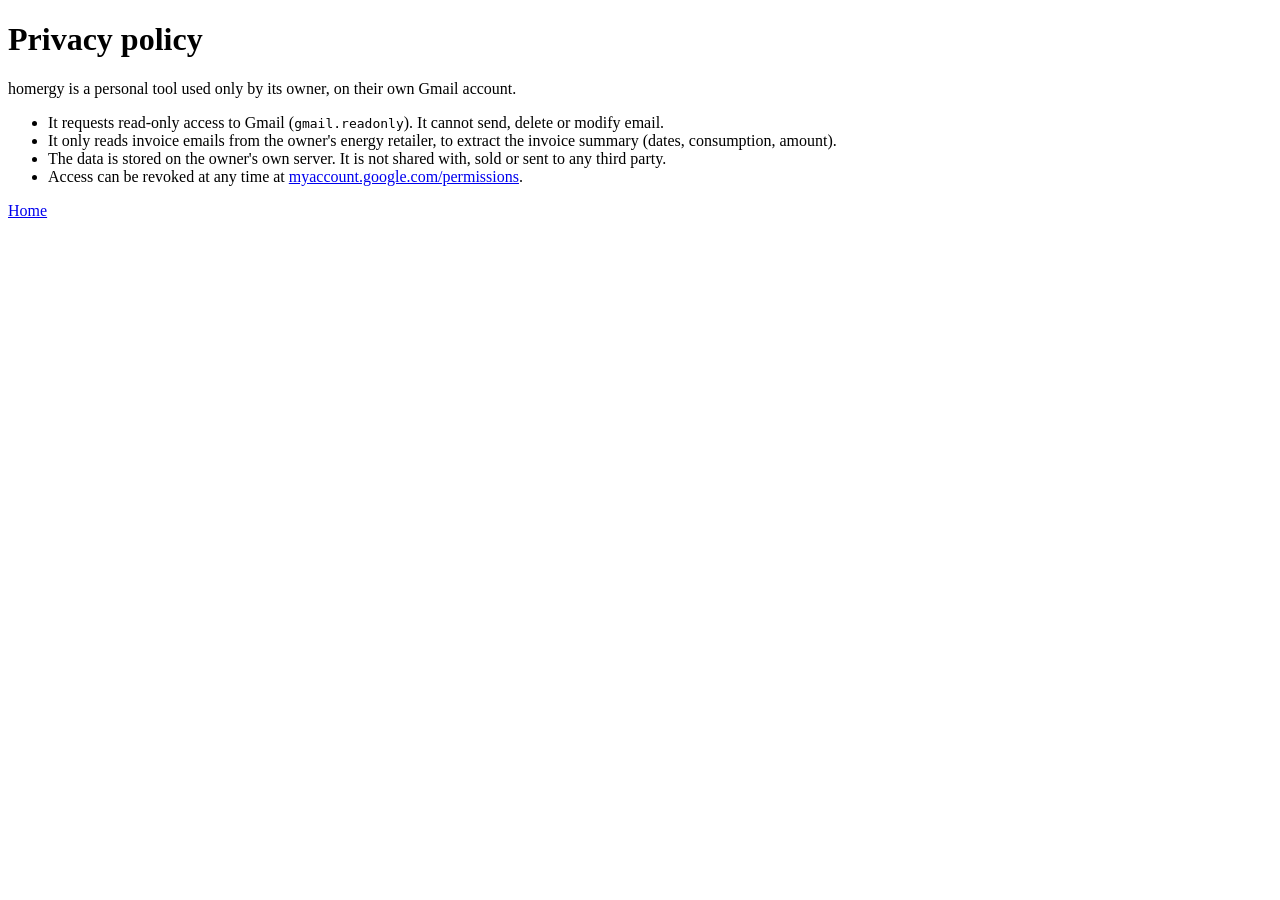
==== privacy.html @ 696d67ab "Home page and privacy policy for the homergy OAuth consent screen Co-Authored-By: Claude Opus 5.5 <n" ====
<!doctype html>
<html lang="en">
<head><meta charset="utf-8"><meta name="viewport" content="width=device-width, initial-scale=1"><title>homergy – Privacy policy</title></head>
<body>
<h1>Privacy policy</h1>
<p>homergy is a personal tool used only by its owner, on their own Gmail account.</p>
<ul>
<li>It requests read-only access to Gmail (<code>gmail.readonly</code>). It cannot send, delete or modify email.</li>
<li>It only reads invoice emails from the owner's energy retailer, to extract the invoice summary (dates, consumption, amount).</li>
<li>The data is stored on the owner's own server. It is not shared with, sold or sent to any third party.</li>
<li>Access can be revoked at any time at <a href="https://myaccount.google.com/permissions">myaccount.google.com/permissions</a>.</li>
</ul>
<p><a href="index.html">Home</a></p>
</body>
</html>
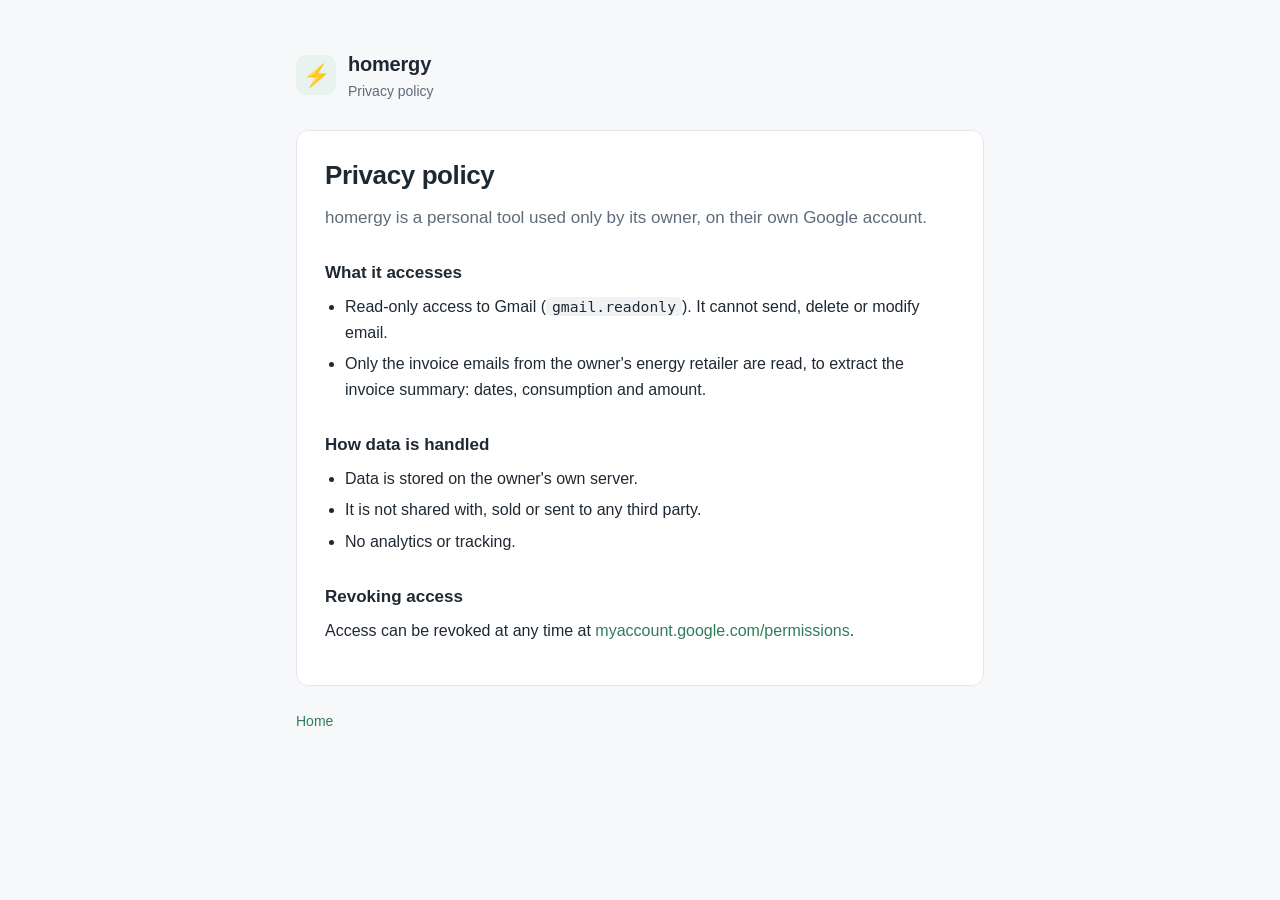
==== commit 8d97a646: "Styled home page and privacy policy (light/dark), clearer wording Co-Authored-By: Claude Opus 5.5 <n" ====
--- a/privacy.html
+++ b/privacy.html
@@ -1,15 +1,45 @@
 <!doctype html>
 <html lang="en">
-<head><meta charset="utf-8"><meta name="viewport" content="width=device-width, initial-scale=1"><title>homergy – Privacy policy</title></head>
+<head>
+  <meta charset="utf-8">
+  <meta name="viewport" content="width=device-width, initial-scale=1">
+  <title>homergy · Privacy policy</title>
+  <link rel="stylesheet" href="style.css">
+</head>
 <body>
-<h1>Privacy policy</h1>
-<p>homergy is a personal tool used only by its owner, on their own Gmail account.</p>
-<ul>
-<li>It requests read-only access to Gmail (<code>gmail.readonly</code>). It cannot send, delete or modify email.</li>
-<li>It only reads invoice emails from the owner's energy retailer, to extract the invoice summary (dates, consumption, amount).</li>
-<li>The data is stored on the owner's own server. It is not shared with, sold or sent to any third party.</li>
-<li>Access can be revoked at any time at <a href="https://myaccount.google.com/permissions">myaccount.google.com/permissions</a>.</li>
-</ul>
-<p><a href="index.html">Home</a></p>
+  <div class="wrap">
+    <header>
+      <div class="logo" aria-hidden="true">⚡</div>
+      <div>
+        <div class="name">homergy</div>
+        <div class="tag">Privacy policy</div>
+      </div>
+    </header>
+
+    <main class="card">
+      <h1>Privacy policy</h1>
+      <p class="lead">homergy is a personal tool used only by its owner, on their own Google account.</p>
+
+      <h2>What it accesses</h2>
+      <ul>
+        <li>Read-only access to Gmail (<code>gmail.readonly</code>). It cannot send, delete or modify email.</li>
+        <li>Only the invoice emails from the owner's energy retailer are read, to extract the invoice summary: dates, consumption and amount.</li>
+      </ul>
+
+      <h2>How data is handled</h2>
+      <ul>
+        <li>Data is stored on the owner's own server.</li>
+        <li>It is not shared with, sold or sent to any third party.</li>
+        <li>No analytics or tracking.</li>
+      </ul>
+
+      <h2>Revoking access</h2>
+      <p>Access can be revoked at any time at <a href="https://myaccount.google.com/permissions">myaccount.google.com/permissions</a>.</p>
+    </main>
+
+    <footer>
+      <a href="index.html">Home</a>
+    </footer>
+  </div>
 </body>
 </html>
--- a/style.css
+++ b/style.css
@@ -0,0 +1,110 @@
+:root {
+  --bg: #f7f8fa;
+  --card: #ffffff;
+  --text: #1f2933;
+  --muted: #5f6b7a;
+  --border: #e3e7ec;
+  --accent: #2f7d5b;
+  --accent-soft: #e8f3ee;
+  --code: #f0f2f5;
+}
+
+@media (prefers-color-scheme: dark) {
+  :root {
+    --bg: #111418;
+    --card: #181c21;
+    --text: #e6e9ed;
+    --muted: #9aa5b1;
+    --border: #2a3038;
+    --accent: #5fbf93;
+    --accent-soft: #1d2b25;
+    --code: #22272e;
+  }
+}
+
+* { box-sizing: border-box; }
+
+body {
+  margin: 0;
+  background: var(--bg);
+  color: var(--text);
+  font: 16px/1.6 -apple-system, BlinkMacSystemFont, "Segoe UI", Roboto, "Helvetica Neue", Arial, sans-serif;
+}
+
+.wrap {
+  max-width: 720px;
+  margin: 0 auto;
+  padding: 48px 16px 32px;
+}
+
+header {
+  display: flex;
+  align-items: center;
+  gap: 12px;
+  margin-bottom: 28px;
+}
+
+.logo {
+  width: 40px;
+  height: 40px;
+  border-radius: 10px;
+  background: var(--accent-soft);
+  color: var(--accent);
+  display: grid;
+  place-items: center;
+  font-size: 22px;
+  flex: none;
+}
+
+header .name { font-weight: 650; font-size: 20px; letter-spacing: -0.01em; }
+header .tag { color: var(--muted); font-size: 14px; }
+
+.card {
+  background: var(--card);
+  border: 1px solid var(--border);
+  border-radius: 12px;
+  padding: 28px;
+}
+
+h1 { font-size: 26px; line-height: 1.25; margin: 0 0 12px; letter-spacing: -0.015em; }
+h2 { font-size: 17px; margin: 28px 0 8px; }
+p { margin: 0 0 14px; }
+.lead { color: var(--muted); font-size: 17px; }
+
+ul { padding-left: 20px; margin: 0 0 14px; }
+li { margin: 6px 0; }
+
+code {
+  background: var(--code);
+  border-radius: 5px;
+  padding: 1px 6px;
+  font-size: 0.92em;
+}
+
+a { color: var(--accent); text-decoration: none; }
+a:hover { text-decoration: underline; }
+
+.features {
+  display: grid;
+  grid-template-columns: repeat(auto-fit, minmax(180px, 1fr));
+  gap: 12px;
+  margin: 20px 0 6px;
+}
+
+.feature {
+  border: 1px solid var(--border);
+  border-radius: 10px;
+  padding: 14px;
+}
+
+.feature b { display: block; margin-bottom: 4px; }
+.feature span { color: var(--muted); font-size: 14px; }
+
+footer {
+  margin-top: 24px;
+  color: var(--muted);
+  font-size: 14px;
+  display: flex;
+  gap: 16px;
+  flex-wrap: wrap;
+}
